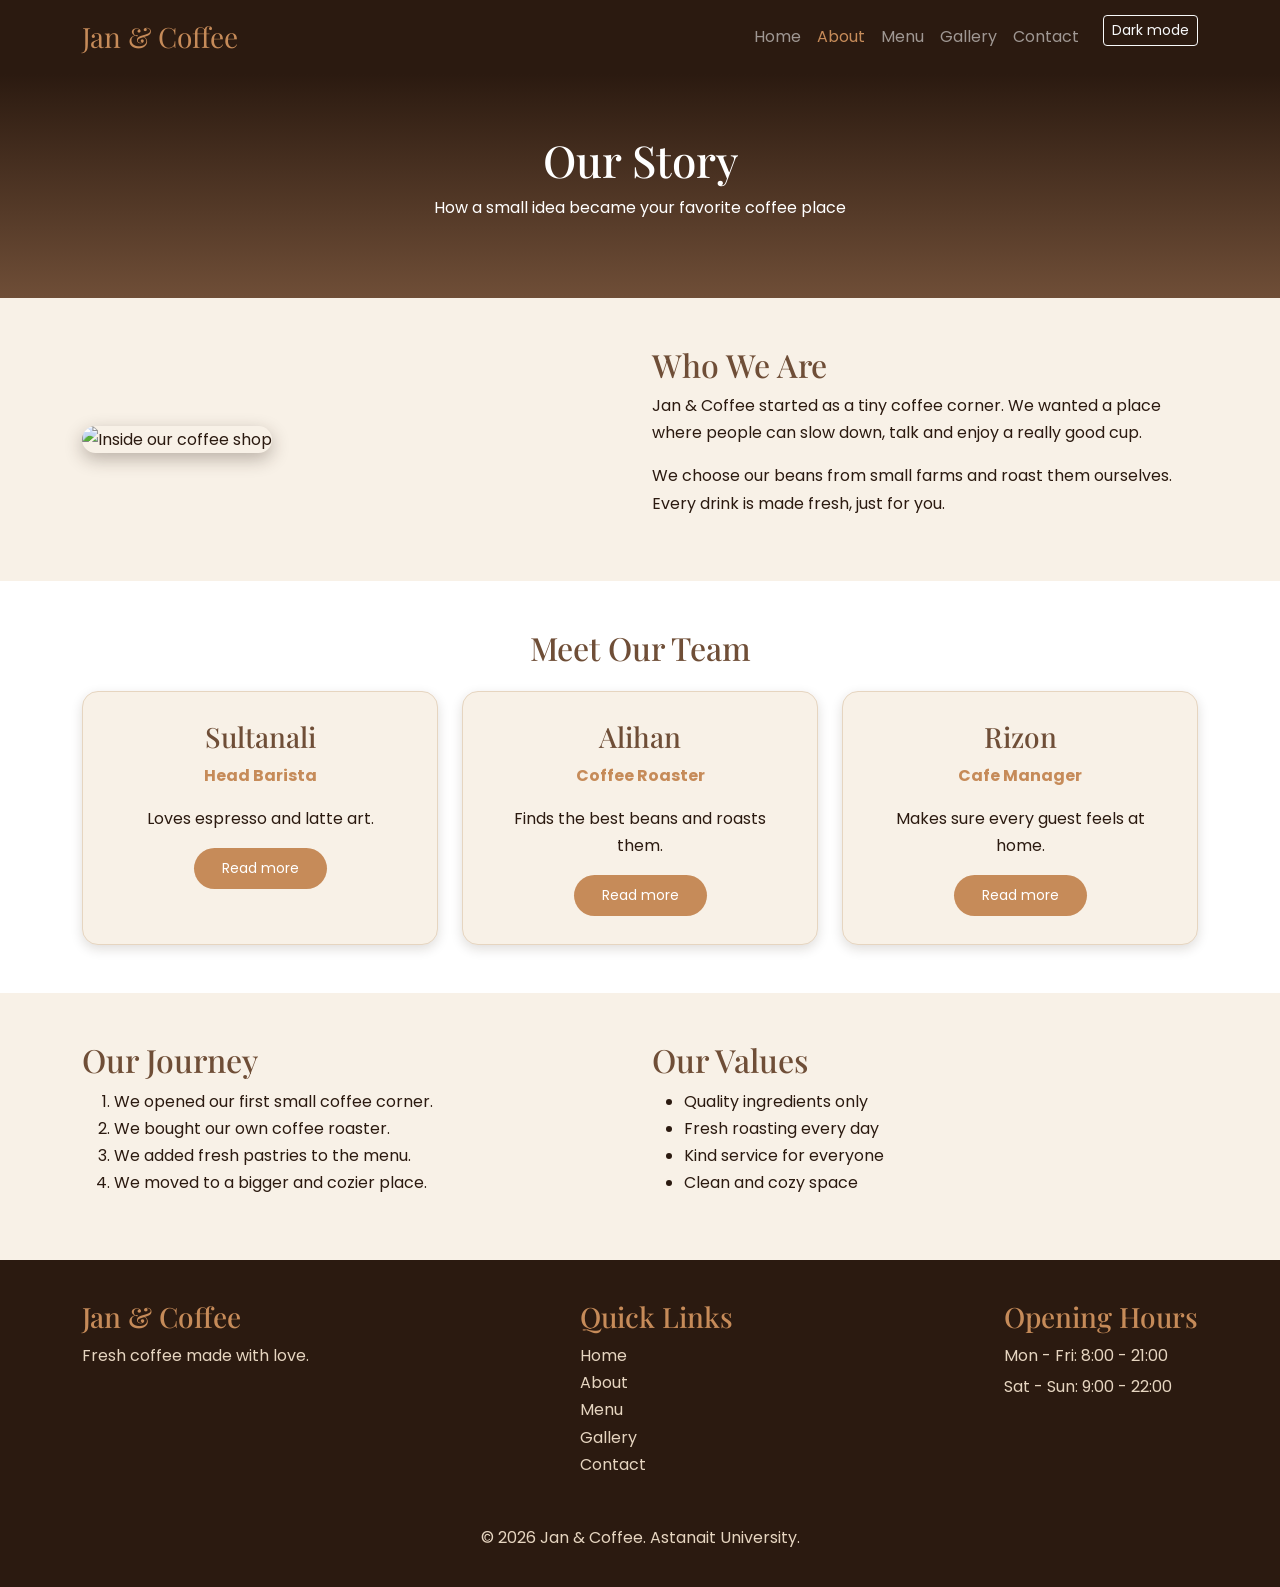
==== about.html @ f5b695f3 "Add missing files" ====
<!DOCTYPE html>
<html lang="en">
<head>
    <meta charset="UTF-8">
    <meta name="viewport" content="width=device-width, initial-scale=1">
    <title>Jan & Coffee | About</title>
    <link href="https://cdn.jsdelivr.net/npm/bootstrap@5.3.3/dist/css/bootstrap.min.css" rel="stylesheet">
    <link href="https://fonts.googleapis.com/css2?family=Playfair+Display:wght@600;700&family=Poppins:wght@300;400;600&display=swap" rel="stylesheet">
    <link rel="stylesheet" href="css/style.css">
    <link rel="stylesheet" href="css/theme.css">
    <link rel="stylesheet" href="css/about.css">
</head>
<body>
    <header>
        <nav class="navbar navbar-expand-lg sticky-top" data-bs-theme="dark">
            <div class="container">
                <a class="navbar-brand" href="index.html">Jan &amp; Coffee</a>
                <button class="navbar-toggler" type="button" data-bs-toggle="collapse" data-bs-target="#mainMenu" aria-controls="mainMenu" aria-expanded="false" aria-label="Toggle navigation">
                    <span class="navbar-toggler-icon"></span>
                </button>
                <div class="collapse navbar-collapse" id="mainMenu">
                    <ul class="navbar-nav ms-auto">
                        <li class="nav-item"><a class="nav-link" href="index.html">Home</a></li>
                        <li class="nav-item"><a class="nav-link active" href="about.html">About</a></li>
                        <li class="nav-item"><a class="nav-link" href="menu.html">Menu</a></li>
                        <li class="nav-item"><a class="nav-link" href="gallery.html">Gallery</a></li>
                        <li class="nav-item"><a class="nav-link" href="contact.html">Contact</a></li>
                        <li class="nav-item"><button type="button" id="theme-toggle" class="btn btn-sm btn-outline-light ms-lg-3 my-2 my-lg-0" aria-pressed="false">Dark mode</button></li>
                    </ul>
                </div>
            </div>
        </nav>
    </header>

    <main>
        <section class="page-header">
            <div class="container">
                <h1>Our Story</h1>
                <p>How a small idea became your favorite coffee place</p>
            </div>
        </section>

        <section class="container py-5">
            <div class="row align-items-center g-4">
                <div class="col-md-6">
                    <img src="https://images.unsplash.com/photo-1559496417-e7f25cb247f3?auto=format&fit=crop&w=800&q=80" class="photo" alt="Inside our coffee shop">
                </div>
                <div class="col-md-6">
                    <h2>Who We Are</h2>
                    <p>Jan &amp; Coffee started as a tiny coffee corner. We wanted a place where people can slow down, talk and enjoy a really good cup.</p>
                    <p>We choose our beans from small farms and roast them ourselves. Every drink is made fresh, just for you.</p>
                </div>
            </div>
        </section>

        <section class="bg-white py-5">
            <div class="container">
                <h2 class="text-center mb-4">Meet Our Team</h2>
                <div class="row g-4">
                    <div class="col-md-4">
                        <article class="card-box h-100 team-card">
                            <h3>Sultanali</h3>
                            <p class="price">Head Barista</p>
                            <p>Loves espresso and latte art.</p>
                            <button type="button" class="btn btn-coffee btn-sm rounded-pill team-toggle">Read more</button>
                            <p class="team-bio">Sultanali makes the first coffee every morning and teaches new baristas how to pour latte art.</p>
                        </article>
                    </div>
                    <div class="col-md-4">
                        <article class="card-box h-100 team-card">
                            <h3>Alihan</h3>
                            <p class="price">Coffee Roaster</p>
                            <p>Finds the best beans and roasts them.</p>
                            <button type="button" class="btn btn-coffee btn-sm rounded-pill team-toggle">Read more</button>
                            <p class="team-bio">Alihan visits small farms, chooses the beans and roasts every batch by hand.</p>
                        </article>
                    </div>
                    <div class="col-md-4">
                        <article class="card-box h-100 team-card">
                            <h3>Rizon</h3>
                            <p class="price">Cafe Manager</p>
                            <p>Makes sure every guest feels at home.</p>
                            <button type="button" class="btn btn-coffee btn-sm rounded-pill team-toggle">Read more</button>
                            <p class="team-bio">Rizon plans the work of the cafe and makes sure every guest leaves with a smile.</p>
                        </article>
                    </div>
                </div>
            </div>
        </section>

        <section class="container py-5">
            <div class="row g-4">
                <div class="col-md-6">
                    <h2>Our Journey</h2>
                    <ol>
                        <li>We opened our first small coffee corner.</li>
                        <li>We bought our own coffee roaster.</li>
                        <li>We added fresh pastries to the menu.</li>
                        <li>We moved to a bigger and cozier place.</li>
                    </ol>
                </div>
                <div class="col-md-6">
                    <h2>Our Values</h2>
                    <ul>
                        <li>Quality ingredients only</li>
                        <li>Fresh roasting every day</li>
                        <li>Kind service for everyone</li>
                        <li>Clean and cozy space</li>
                    </ul>
                </div>
            </div>
        </section>
    </main>
    <footer>
        <div class="container">
            <div class="footer-flex">
                <div>
                    <h3>Jan &amp; Coffee</h3>
                    <p>Fresh coffee made with love.</p>
                </div>
                <div>
                    <h3>Quick Links</h3>
                    <ul class="list-unstyled">
                        <li><a href="index.html">Home</a></li>
                        <li><a href="about.html">About</a></li>
                        <li><a href="menu.html">Menu</a></li>
                        <li><a href="gallery.html">Gallery</a></li>
                        <li><a href="contact.html">Contact</a></li>
                    </ul>
                </div>
                <div>
                    <h3>Opening Hours</h3>
                    <p class="mb-1">Mon - Fri: 8:00 - 21:00</p>
                    <p class="mb-1">Sat - Sun: 9:00 - 22:00</p>
                </div>
            </div>
            <p class="copyright">&copy; 2026 Jan &amp; Coffee. Astanait University.</p>
        </div>
    </footer>
    <script src="https://cdn.jsdelivr.net/npm/jquery@3.7.1/dist/jquery.min.js"></script>
    <script src="https://cdn.jsdelivr.net/npm/bootstrap@5.3.3/dist/js/bootstrap.bundle.min.js"></script>
    <script src="js/storage.js"></script>
    <script src="js/theme.js"></script>
    <script src="js/about-jquery.js"></script>
</body>
</html>
---- css/style.css ----
body {
    font-family: 'Poppins', sans-serif;
    background-color: #f8f1e7;
    color: #2b1a10;
    line-height: 1.7;
}

h1,
h2,
h3 {
    font-family: 'Playfair Display', serif;
    color: #6f4e37;
}


.navbar {
    background-color: #2b1a10;
}

.navbar-brand,
.navbar-brand:hover {
    font-family: 'Playfair Display', serif;
    font-size: 28px;
    color: #c68b59;
}

.navbar-nav .nav-link:hover,
.navbar-nav .nav-link.active {
    color: #c68b59;
}


.btn-coffee {
    background-color: #c68b59;
    color: white;
    padding: 10px 28px;
    border: none;
}

.btn-coffee:hover {
    background-color: #6f4e37;
    color: white;
}

#hero {
    background-image: linear-gradient(rgba(43, 26, 16, 0.65), rgba(43, 26, 16, 0.65)), url('https://images.unsplash.com/photo-1442512595331-e89e73853f31?auto=format&fit=crop&w=1600&q=80');
    background-size: cover;
    background-position: center;
    min-height: 500px;
    padding: 20px;
    display: flex;
    flex-direction: column;
    justify-content: center;
    align-items: center;
    text-align: center;
    color: white;
}

#hero h1 {
    font-size: 56px;
    color: white;
}

#hero p {
    font-size: 20px;
    max-width: 600px;
}


.photo {
    max-width: 100%;
    border-radius: 16px;
    box-shadow: 0 6px 18px rgba(43, 26, 16, 0.3);
}


.card-box,
.drink-card,
.info-box {
    border: 1px solid #e6d5c0;
    border-radius: 16px;
    box-shadow: 0 4px 12px rgba(43, 26, 16, 0.15);
}

.card-box,
.info-box {
    padding: 28px;
    text-align: center;
}

.card-box {
    background-color: #f8f1e7;
}

.info-box {
    background-color: white;
}

.card-box:hover,
.drink-card:hover,
.info-box:hover {
    box-shadow: 0 10px 25px rgba(43, 26, 16, 0.35);
}

.price {
    color: #c68b59;
    font-weight: bold;
}


.features {
    display: grid;
    grid-template-columns: repeat(3, 1fr);
    gap: 24px;
}


.card-row {
    display: flex;
    gap: 24px;
}

.drink-card {
    flex: 1;
    background-color: white;
    text-align: center;
}

.drink-card img {
    width: 100%;
    height: 220px;
    object-fit: cover;
    border-radius: 16px 16px 0 0;
}

.drink-text {
    padding: 20px;
}


footer {
    background-color: #2b1a10;
    color: #e6d5c0;
    padding: 40px 0 20px;
}

.footer-flex {
    display: flex;
    justify-content: space-between;
    gap: 30px;
}

footer h3 {
    color: #c68b59;
}

footer a {
    color: #e6d5c0;
    text-decoration: none;
}

footer a:hover {
    color: #c68b59;
}

.copyright {
    text-align: center;
    margin-top: 30px;
}

@media (max-width: 992px) {
    .features {
        grid-template-columns: repeat(2, 1fr);
    }

    #hero h1 {
        font-size: 44px;
    }
}

@media (max-width: 576px) {
    .features {
        grid-template-columns: 1fr;
    }

    .card-row,
    .footer-flex {
        flex-direction: column;
    }

    #hero h1 {
        font-size: 34px;
    }
}


.page-header {
    background-image: linear-gradient(#2b1a10, #6f4e37);
    color: white;
    text-align: center;
    padding: 60px 20px;
}

.page-header h1 {
    font-size: 44px;
    color: white;
}


@media (max-width: 576px) {
    .page-header h1 {
        font-size: 32px;
    }
}

#menu-title {
    text-align: center;
    margin-bottom: 30px;
}

table {
    width: 100%;
    border-collapse: collapse;
    background-color: white;
}

th,
td {
    border: 1px solid #d9c3a5;
    padding: 12px;
    text-align: center;
}

th {
    background-color: #2b1a10;
    color: white;
}

tr:nth-child(even) {
    background-color: #f3e6d6;
}

tr.highlight-row {
    background-color: #c68b59;
    color: white;
}


.gallery {
    display: grid;
    grid-template-columns: repeat(3, 1fr);
    gap: 20px;
}

.gallery figure {
    position: relative;
    margin: 0;
    overflow: hidden;
    border-radius: 16px;
}

.gallery img {
    width: 100%;
    height: 260px;
    object-fit: cover;
    transition: transform 0.4s;
}

.gallery figure:hover img {
    transform: scale(1.1);
}

.gallery figcaption {
    position: absolute;
    bottom: 0;
    left: 0;
    width: 100%;
    padding: 12px;
    background-color: rgba(43, 26, 16, 0.8);
    color: white;
    text-align: center;
    border-radius: 0 0 16px 16px;
    opacity: 0;
}

.gallery figure:hover figcaption {
    opacity: 1;
}


@media (max-width: 992px) {
    .gallery {
        grid-template-columns: repeat(2, 1fr);
    }
}

@media (max-width: 576px) {
    .gallery {
        grid-template-columns: 1fr;
    }
}


.info-row {
    display: flex;
    gap: 20px;
    margin-bottom: 40px;
}

.info-box {
    flex: 1;
}


#contact-form {
    max-width: 600px;
    margin: 0 auto;
    padding: 30px;
    background-color: white;
    border-radius: 16px;
    box-shadow: 0 4px 12px rgba(43, 26, 16, 0.15);
}

#contact-form label,
.question {
    font-weight: bold;
}

.field {
    width: 100%;
    margin-top: 5px;
    margin-bottom: 15px;
    padding: 10px;
    border: 1px solid #c9b8a4;
    border-radius: 8px;
    box-sizing: border-box;
}

@media (max-width: 576px) {
    .info-row {
        flex-direction: column;
    }

    #contact-form {
        padding: 20px;
    }
}
---- css/theme.css ----
.dark-theme {
    background-color: #1c120b;
    color: #f0e4d4;
}

.dark-theme h1,
.dark-theme h2,
.dark-theme h3 {
    color: #e0b48a;
}

.dark-theme .page-header h1 {
    color: white;
}

.dark-theme .bg-white {
    background-color: #2b1a10 !important;
}

.dark-theme .card-box {
    background-color: #2b1a10;
    border-color: #5a4331;
}

.dark-theme .field {
    background-color: #1c120b;
    color: #f0e4d4;
    border-color: #5a4331;
}

.dark-theme footer {
    background-color: #120a05;
}
---- css/about.css ----
.team-bio {
    display: none;
    margin-top: 15px;
}

.team-card-open {
    border-color: #c68b59;
    box-shadow: 0 10px 25px rgba(43, 26, 16, 0.35);
}
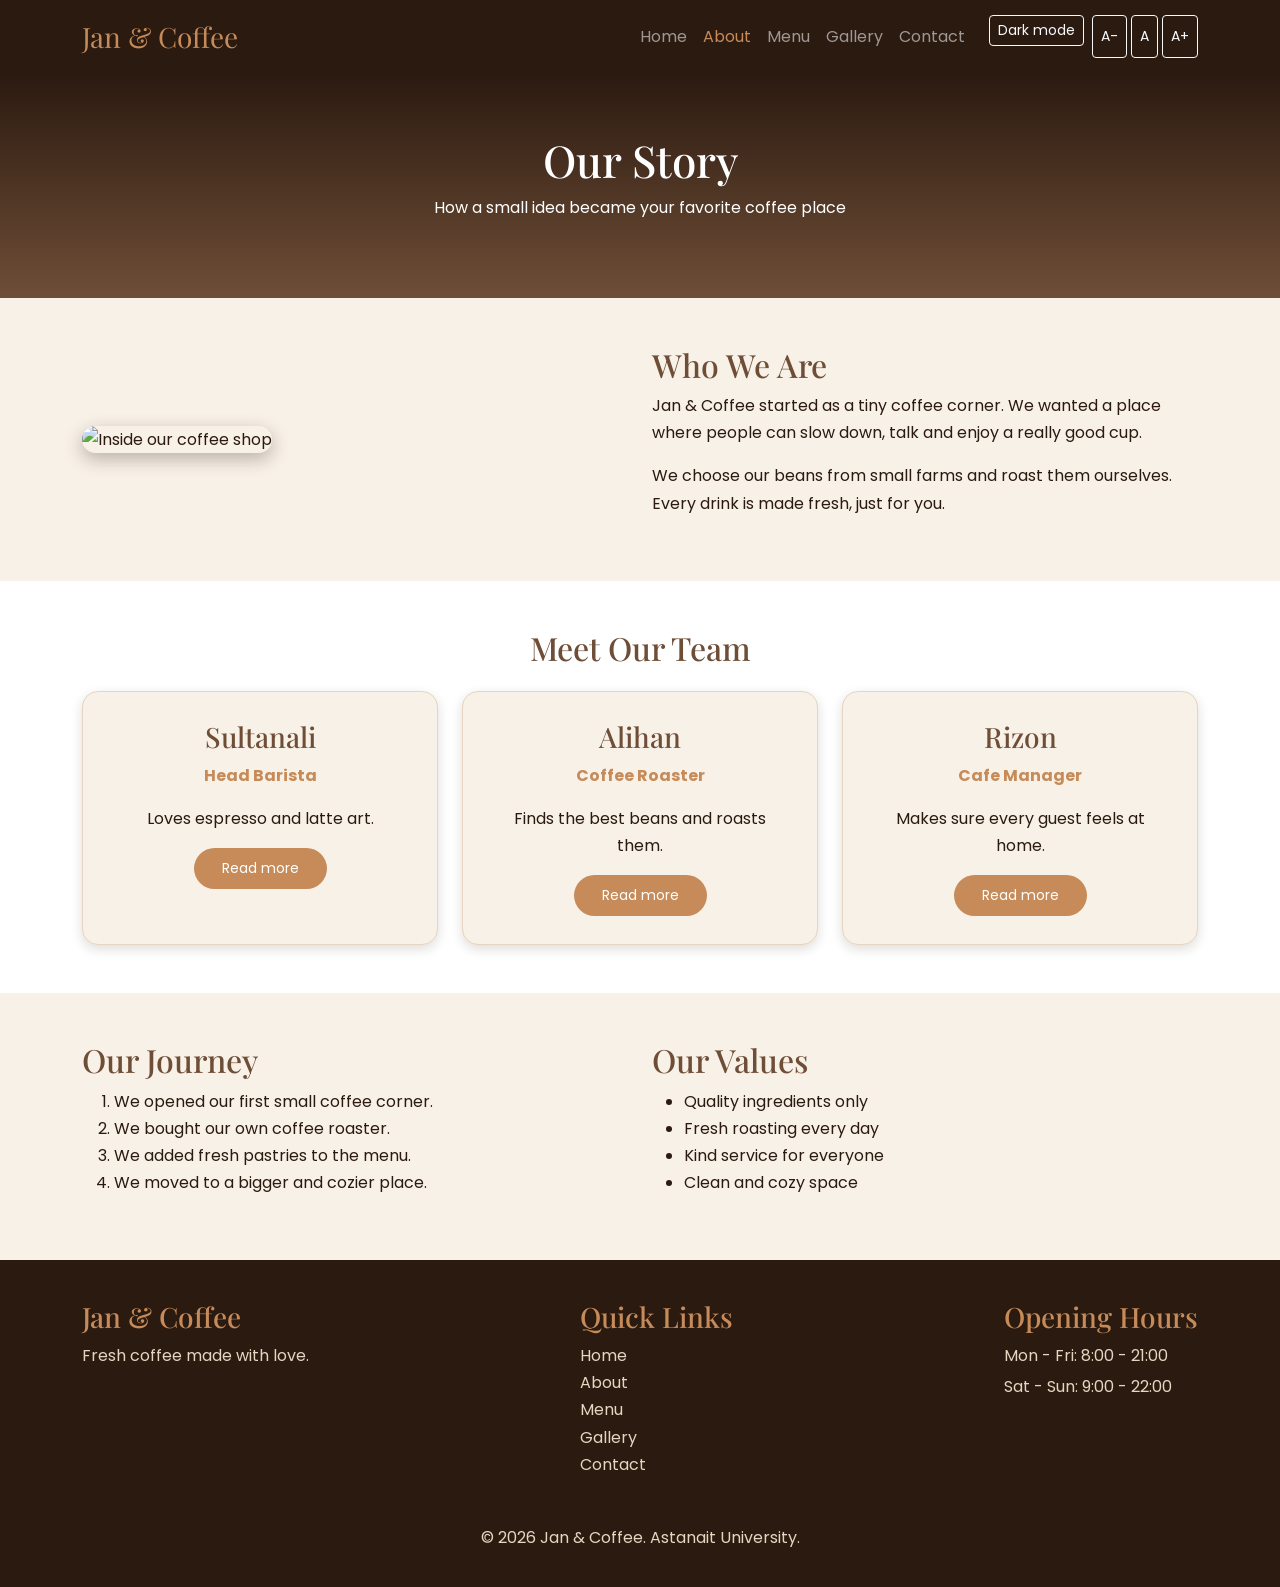
==== commit 04b48a68: "Add Sultanali's Home weather forecast and update Home and About" ====
--- a/about.html
+++ b/about.html
@@ -26,6 +26,11 @@
                         <li class="nav-item"><a class="nav-link" href="gallery.html">Gallery</a></li>
                         <li class="nav-item"><a class="nav-link" href="contact.html">Contact</a></li>
                         <li class="nav-item"><button type="button" id="theme-toggle" class="btn btn-sm btn-outline-light ms-lg-3 my-2 my-lg-0" aria-pressed="false">Dark mode</button></li>
+                        <li class="nav-item font-controls ms-lg-2 my-2 my-lg-0">
+                            <button type="button" id="font-decrease" class="btn btn-sm btn-outline-light" aria-label="Decrease font size">A-</button>
+                            <button type="button" id="font-reset" class="btn btn-sm btn-outline-light" aria-label="Reset font size">A</button>
+                            <button type="button" id="font-increase" class="btn btn-sm btn-outline-light" aria-label="Increase font size">A+</button>
+                        </li>
                     </ul>
                 </div>
             </div>
@@ -141,6 +146,7 @@
     <script src="https://cdn.jsdelivr.net/npm/bootstrap@5.3.3/dist/js/bootstrap.bundle.min.js"></script>
     <script src="js/storage.js"></script>
     <script src="js/theme.js"></script>
+    <script src="js/accessibility.js"></script>
     <script src="js/about-jquery.js"></script>
 </body>
 </html>
--- a/css/theme.css
+++ b/css/theme.css
@@ -31,3 +31,68 @@
 .dark-theme footer {
     background-color: #120a05;
 }
+
+.font-controls {
+    display: flex;
+    gap: 4px;
+}
+
+.action-button {
+    background-color: white;
+    color: #6f4e37;
+    border: 1px solid #6f4e37;
+    border-radius: 8px;
+    padding: 4px 12px;
+    white-space: nowrap;
+}
+
+.action-button:hover {
+    background-color: #6f4e37;
+    color: white;
+}
+
+.action-button:disabled {
+    opacity: 0.5;
+    cursor: not-allowed;
+}
+
+.action-button:disabled:hover {
+    background-color: white;
+    color: #6f4e37;
+}
+
+.btn-coffee:disabled {
+    background-color: #c68b59;
+    color: white;
+    opacity: 0.5;
+}
+
+.panel {
+    height: 100%;
+    padding: 24px;
+    background-color: white;
+    border: 1px solid #e6d5c0;
+    border-radius: 16px;
+    box-shadow: 0 4px 12px rgba(43, 26, 16, 0.15);
+}
+
+.panel label {
+    display: block;
+    font-weight: bold;
+}
+
+.dark-theme .panel {
+    background-color: #2b1a10;
+    border-color: #5a4331;
+}
+
+.dark-theme .action-button {
+    background-color: #2b1a10;
+    color: #e0b48a;
+    border-color: #e0b48a;
+}
+
+.dark-theme .action-button:hover {
+    background-color: #e0b48a;
+    color: #1c120b;
+}
